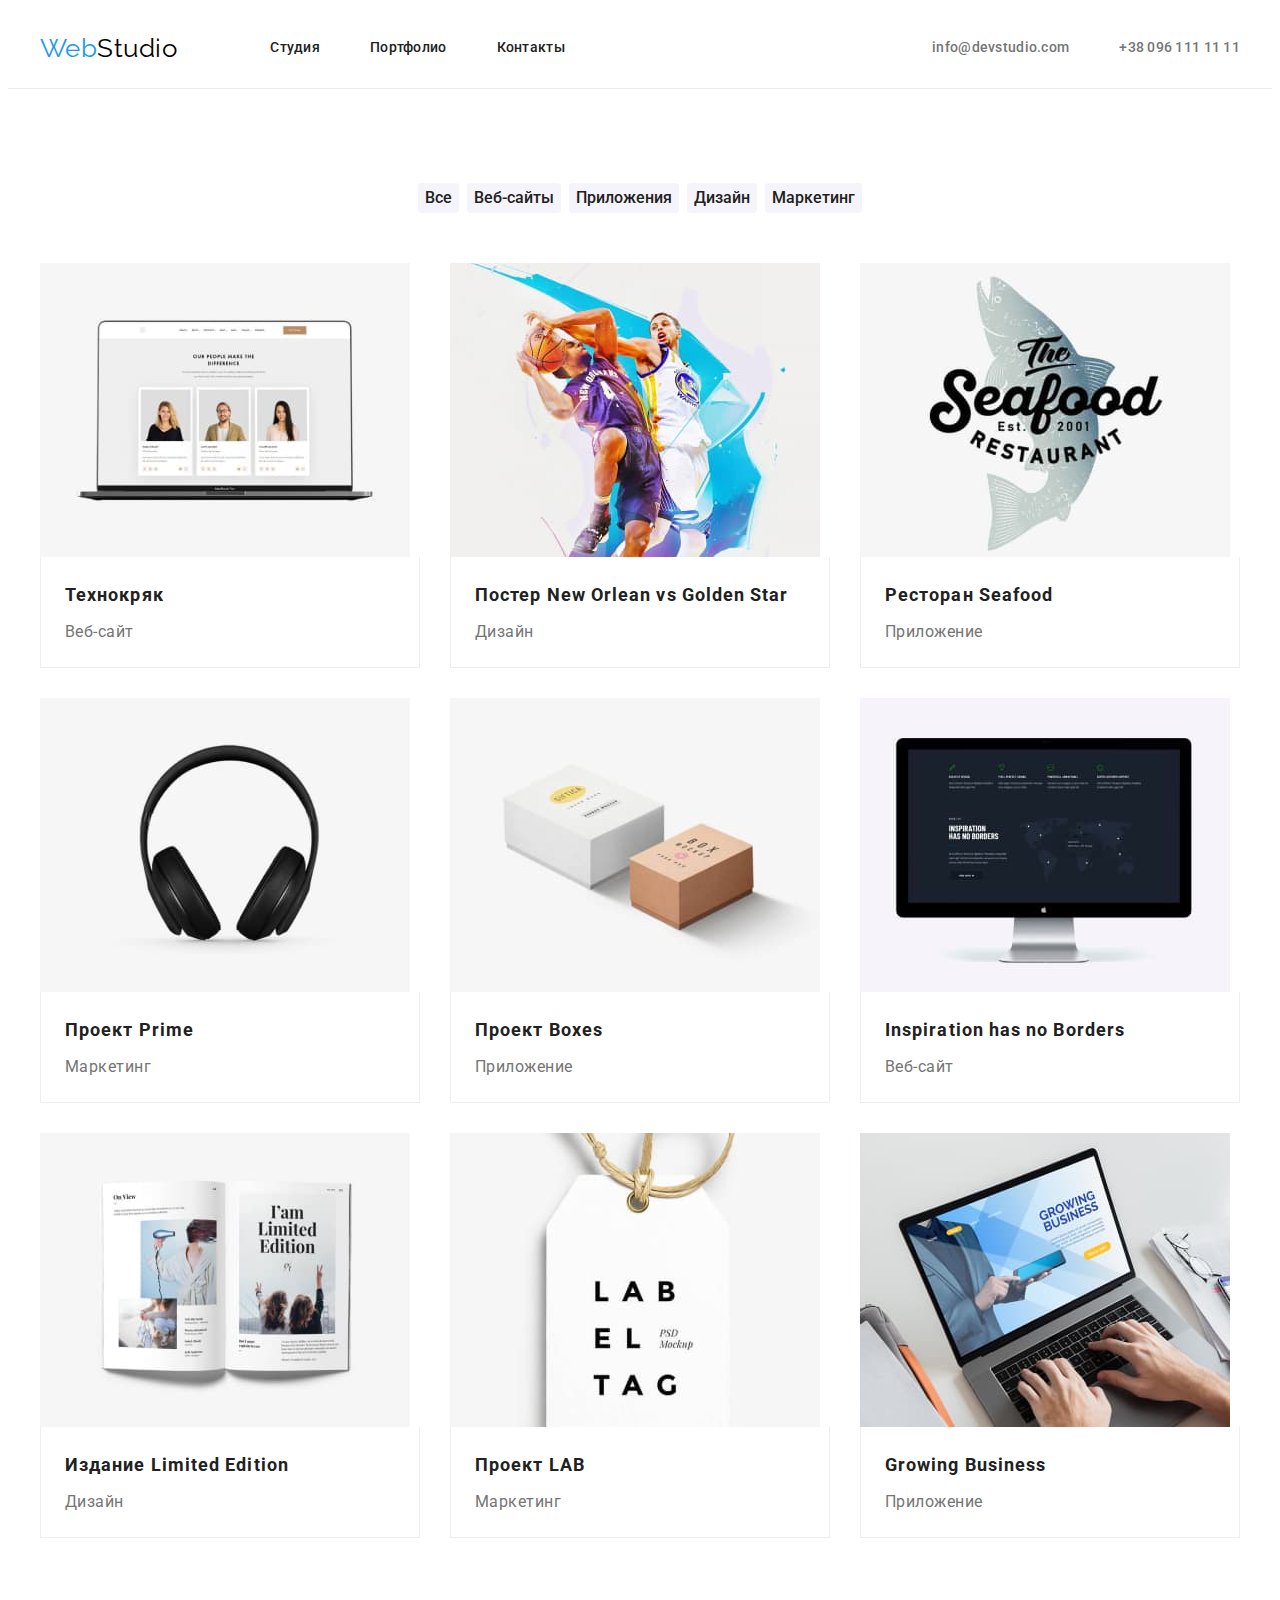
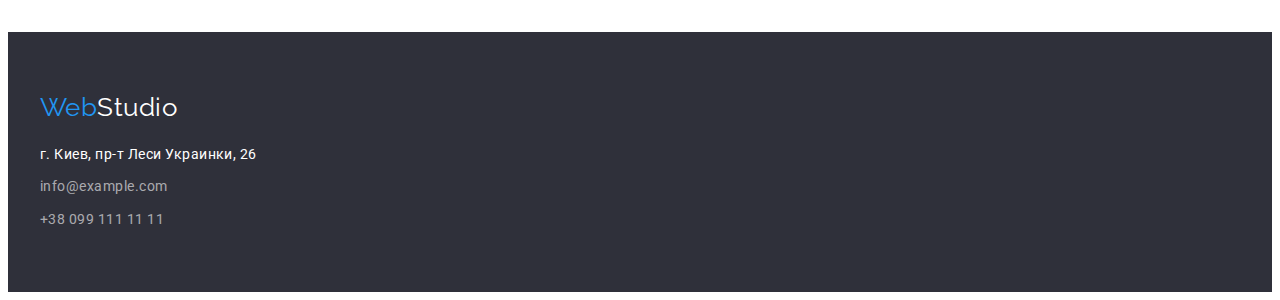
==== portfolio.html @ faccb330 "clone" ====
<!DOCTYPE html>
<html lang="ru">
  <head>
    <meta charset="UTF-8" />
    <meta http-equiv="X-UA-Compatible" content="IE=edge" />
    <meta name="viewport" content="width=device-width, initial-scale=1.0" />
    <title>Портфолио</title>

    <link rel="stylesheet" href="./CSS/styles.css" />
    <link rel="preconnect" href="https://fonts.googleapis.com" />
    <link rel="preconnect" href="https://fonts.gstatic.com" crossorigin />
    <link
      href="https://fonts.googleapis.com/css2?family=Raleway:wght@700&family=Roboto:wght@400;500;700;900&display=swap"
      rel="stylesheet"
    />
    <link
      rel="stylesheet"
      href="https://cdnjs.cloudflare.com/ajax/libs/modern-normalize/1.1.0/modern-normalize.min.css"
      integrity="sha512-wpPYUAdjBVSE4KJnH1VR1HeZfpl1ub8YT/NKx4PuQ5NmX2tKuGu6U/JRp5y+Y8XG2tV+wKQpNHVUX03MfMFn9Q=="
      crossorigin="anonymous"
      referrerpolicy="no-referrer"
    />
    <link rel="stylesheet" href="CSS/styles.css" />
  </head>

  <body class="page">
    <!-- Шапка -->
    <header class="page-header">
      <div class="container">
        <nav class="nav-flex">
          <a href="" class="logo"><span class="span-logo">Web</span>Studio</a>
          <ul class="site-nav list">
            <li class="item"><a href="./index.html" class="link">Студия</a></li>
            <li class="item"><a href="" class="link">Портфолио</a></li>
            <li class="item"><a href="" class="link">Контакты</a></li>
          </ul>
        </nav>
        <ul class="contacts list">
          <li class="item-nav">
            <a href="mailto:info@devstudio.com" class="link"
              >info@devstudio.com</a
            >
          </li>
          <li class="item-nav">
            <a href="tel:+380961111111" class="link">+38 096 111 11 11</a>
          </li>
        </ul>
      </div>
    </header>
    <main>
      <!-- Герой -->
      <section class="section filters">
        <div class="container">
          <h1 class="visually-hidden">Скрытый заголовок</h1>
          <ul class="filters-list list">
            <li class="filters-list-item">
              <button type="button" class="filters-btn">Все</button>
            </li>
            <li class="filters-list-item">
              <button type="button" class="filters-btn">Веб-сайты</button>
            </li>
            <li class="filters-list-item">
              <button type="button" class="filters-btn">Приложения</button>
            </li>
            <li class="filters-list-item">
              <button type="button" class="filters-btn">Дизайн</button>
            </li>
            <li class="filters-list-item">
              <button type="button" class="filters-btn">Маркетинг</button>
            </li>
          </ul>

          <ul class="pictures-list list">
            <li class="pictures-list-item">
              <a href="" class="pictures-link">
                <img src="./ImageHW2/1.jpg" alt="Веб-сайт" width="370" />
                <div class="pictures-list-name">
                <h2 class="pictures-list-title">Технокряк</h2>
                <p class="pictures-list-text">Веб-сайт</p></a
              >
              </div>
            </li>
            <li class="pictures-list-item">
              <a href="" class="pictures-link">
                <img src="./ImageHW2/2.jpg" alt="Постер" width="370" />
                <div class="pictures-list-name">
                <h2 class="pictures-list-title">
                  Постер New Orlean vs Golden Star
                </h2>
                <p class="pictures-list-text">Дизайн</p></a
              >
              </div>
            </li>
            <li class="pictures-list-item">
              <a href="" class="pictures-link">
                <img src="./ImageHW2/3.jpg" alt="Ресторан" width="370" />
                <div class="pictures-list-name">
                <h2 class="pictures-list-title">Ресторан Seafood</h2>
                <p class="pictures-list-text">Приложение</p></a
              >
              </div>
            </li>
            <li class="pictures-list-item">
              <a href="" class="pictures-link">
                <img src="./ImageHW2/4.jpg" alt="Наушники" width="370" />
                <div class="pictures-list-name">
                <h2 class="pictures-list-title">Проект Prime</h2>
                <p class="pictures-list-text">Маркетинг</p></a
              >
              </div>
            </li>
            <li class="pictures-list-item">
              <a href="" class="pictures-link">
                <img src="./ImageHW2/5.jpg" alt="Коробки" width="370" />
                <div class="pictures-list-name">
                <h2 class="pictures-list-title">Проект Boxes</h2>
                <p class="pictures-list-text">Приложение</p></a
              >
              </div>
            </li>
            <li class="pictures-list-item">
              <a href="" class="pictures-link">
                <img src="./ImageHW2/6.jpg" alt="Веб-сайт" width="370" />
                <div class="pictures-list-name">
                <h2 class="pictures-list-title">Inspiration has no Borders</h2>
                <p class="pictures-list-text">Веб-сайт</p></a
              >
              </div>
            </li>
            <li class="pictures-list-item">
              <a href="" class="pictures-link">
                <img src="./ImageHW2/7.jpg" alt="Книга" width="370" />
                <div class="pictures-list-name">
                <h3 class="pictures-list-title">Издание Limited Edition</h3>
                <p class="pictures-list-text">Дизайн</p></a
              >
              </div>
            </li>
            <li class="pictures-list-item">
              <a href="" class="pictures-link">
                <img src="./ImageHW2/8.jpg" alt="Этикетка" width="370" />
                <div class="pictures-list-name">
                <h2 class="pictures-list-title">Проект LAB</h2>
                <p class="pictures-list-text">Маркетинг</p></a
              >
              </div>
            </li>
            <li class="pictures-list-item">
              <a href="" class="pictures-link">
                <img src="./ImageHW2/9.jpg" alt="Продукт" width="370" />
                <div class="pictures-list-name">
                <h2 class="pictures-list-title">Growing Business</h2>
                <p class="pictures-list-text">Приложение</p></a
              >
              </div>
            </li>
          </ul>
        </div>
      </section>
    </main>
    <!-- Футер -->
    <footer class="section footer">
      <div class="container">
        <a href="" class="logo"
          >Web<span class="span-logo-footer">Studio</span></a
        >
        <address class="footer-adr">
          <ul class="footer-list list">
            <li class="footer-list-item">
              <a href="https://goo.gl/maps/ig4sHkHrLvTvoZ76A" class="address"
                >г. Киев, пр-т Леси Украинки, 26</a
              >
            </li>
            <li class="footer-list-item">
              <a href="mailto:info@example.com" class="link"
                >info@example.com</a
              >
            </li>
            <li class="footer-list-item">
              <a href="tel:+380991111111" class="link">+38 099 111 11 11</a>
            </li>
          </ul>
        </address>
      </div>
    </footer>
  </body>
</html>
---- CSS/styles.css ----
/* цвет основного текста #212121 */
/* вторичный цвет текста #757575 */
/* цвет акцента #2196F3 */
/* бэкграуд хэдер #ECECEC */
/* бэкграунд герой и футер #2F303A */
/* бэкграунд Наша команда #F5F4FA */
/* логотип #000000 */

:root {
  --primary-text-color: #212121;
  --secondary-text-color: #757575;
  --accent-color: #2196f3;
  --bcg-team-color: #f5f4fa;
  --bgc-header: #ececec;
  --bgc-hero-footer: #2f303a;
  --logo: #000000;
}

html {
  box-sizing: border-box;
}

.page {
  font-family: 'Roboto', 'sans-serif';
  background-color: #ffffff;
  letter-spacing: 0.03em;
}
.visually-hidden {
  position: absolute;
  width: 1px;
  height: 1px;
  margin: -1px;
  border: 0;
  padding: 0;
  white-space: nowrap;
  clip-path: inset(100%);
  clip: rect(0 0 0 0);
  overflow: hidden;
}

p,
h1,
h2,
h3 {
  margin: 0;
}

ul,
ol {
  padding-left: 0;
  margin: 0;
}

img {
  max-width: 100%;
  display: block;
  height: auto;
}

button {
  cursor: pointer;
}

.list {
  list-style: none;
}

.container {
  width: 1200px;
  padding-left: 15px;
  padding-right: 15px;
  margin: 0 auto;
}
/* Лого */
.page-header {
  border-bottom: 1px solid #ececec;
}
.page-header .container {
  display: flex;
  align-items: center;
}
.logo {
  color: var(--logo);
  text-decoration: none;
  font-family: 'Raleway';
  font-size: 26px;
  line-height: 1.19;
  /* outline: 2px solid black; */
}

.span-logo {
  color: var(--accent-color);
}

/* Шапка сайта */
.nav-flex {
  display: flex;
  align-items: center;
}

.site-nav {
  display: flex;
  margin-left: 93px;
  font-weight: 500;
  font-size: 14px;
  line-height: 1.14;
  letter-spacing: 0.02em;
}
.site-nav .item:not(:last-child) {
  margin-right: 50px;
}

.site-nav .link {
  color: var(--primary-text-color);
  text-decoration: none;
  font-weight: 500;
  font-size: 14px;
  line-height: 1.14;
  letter-spacing: 0.02em;
  display: block;
  padding-top: 32px;
  padding-bottom: 32px;
  /* outline: 2px solid black; */
}

.site-nav .link:hover,
.site-nav .link:focus {
  color: var(--accent-color);
}

.contacts {
  color: var(--secondary-text-color);
  text-decoration: none;
  font-weight: 500;
  font-size: 14px;
  line-height: 1.14;
  letter-spacing: 0.02em;
  display: flex;
  margin-left: auto;
  /* outline: 2px solid black; */
}
.contacts .link {
  color: var(--secondary-text-color);
  text-decoration: none;
}
.contacts > .item-nav:first-child {
  margin-right: 50px;
}
.contacts .link:hover,
.contacts .link:focus {
  color: var(--accent-color);
}

/* Герой */
.hero {
  background-color: var(--bgc-hero-footer);
  padding: 200px 0;
  text-align: center;
  /* outline: 2px solid tomato; */
}
.hero-title {
  background-color: ;
  color: #ffffff;
  font-weight: 900;
  font-size: 44px;
  line-height: 1.36;
  text-align: center;
  letter-spacing: 0.06em;
  text-transform: uppercase;
  min-width: 696px;
  margin-top: 0;
  margin-bottom: 30px;
  margin-left: auto;
  margin-right: auto;
  /* outline: 2px solid tomato; */
}

.btn-hero {
  font-family: inherit;
  background-color: var(--accent-color);
  color: #ffffff;
  font-weight: 700;
  font-size: 16px;
  line-height: 1.88;
  letter-spacing: 0.06em;
  border-radius: 4px;
  padding: 10px 32px;
  min-width: 200px;
  align-items: center;
  text-align: center;
  border: 1px solid transparent;
  /* outline: 2px solid tomato; */
}

.btn-hero:hover,
.btn-hero:focus,
.btn-hero:active {
  background-color: var(--accent-color);
  color: #ffffff;
  cursor: pointer;
  padding: 10px 32px;
}
/* Преимущества */
.section {
  padding: 94px 0;
  /* outline: 2px solid tomato; */
}
.features-list-title {
  color: var(--primary-text-color);
  font-size: 14px;
  font-weight: 700;
  line-height: 1.14;
  text-transform: uppercase;
  text-align: left;
  margin-top: 0;
  margin-bottom: 10px;
  /* outline: 2px solid tomato; */
}

.features-list {
  display: flex;
  justify-content: space-between;
}
.features-list-item {
  width: 270px;
}
.features-list-text {
  color: var(--secondary-text-color);
  font-size: 14px;
  font-weight: 400;
  line-height: 1.71;
  text-align: left;
  margin-top: 0;
  margin-bottom: 0;

  /* outline: 2px solid tomato; */
}

/* Чем мы занимаемся */
.work {
  padding-top: 0;
  /* outline: 2px solid tomato; */
}
.work-title {
  color: var(--primary-text-color);
  font-size: 36px;
  line-height: 1.16;
  text-align: center;
  margin-bottom: 50px;
  /* outline: 2px solid tomato; */
}
.work-list {
  display: flex;
  margin-left: -30px;
  /* outline: 2px solid tomato; */
}
.work-list-item {
  flex-basis: calc((100% - 90px) / 3);
  margin-left: 30px;
}

/* Наша команда */
.team {
  background-color: var(--bcg-team-color);
  /* outline: 2px solid tomato; */
}

.team-list {
  display: flex;
  margin-left: -30px;
}
.team-list-item {
  flex-basis: calc(100% / 4 - 30px);
  margin-left: 30px;
  background: #ffffff;
  box-shadow: 0px 1px 3px rgba(0, 0, 0, 0.12), 0px 1px 1px rgba(0, 0, 0, 0.14),
    0px 2px 1px rgba(0, 0, 0, 0.2);
  border-radius: 0px 0px 4px 4px;
}

.team-title {
  color: var(--primary-text-color);
  font-size: 36px;
  line-height: 1.16;
  text-align: center;
  margin-bottom: 50px;
  /* outline: 2px solid tomato; */
}

.team-list-title {
  color: var(--primary-text-color);
  font-size: 16px;
  line-height: 1.18;
  text-align: center;
  margin-bottom: 10px;
  /* outline: 2px solid tomato; */
}

.team-list-text {
  color: var(--secondary-text-color);
  font-size: 16px;
  line-height: 1.18;
  text-align: center;
  margin-top: 0;
  margin-bottom: 0;
  /* outline: 2px solid tomato; */
}
.team-list-name {
  background-color: #ffffff;
  text-align: center;
  padding: 30px 0;
}

/* Футер */
.footer {
  background-color: var(--bgc-hero-footer);
  padding-top: 60px;
  padding-bottom: 60px;
}

.span-logo-footer {
  font-family: 'Raleway';
  color: #ffffff;
}
.footer-adr {
  margin-top: 20px;
}

.footer-list-item:not(:last-child) {
  margin-bottom: 9px;
}

.footer-list .address {
  color: #ffffff;
  font-style: normal;
  text-decoration: none;
  font-size: 14px;
  line-height: 1.71;
  margin-bottom: 10px;
  /* outline: 2px solid tomato; */
}

.footer .logo {
  color: var(--accent-color);
}

.footer-list .link {
  text-decoration: none;
  font-style: normal;
  font-size: 14px;
  line-height: 1.71;
  color: rgba(255, 255, 255, 0.6);
  margin-bottom: 10px;
  /* outline: 2px solid tomato; */
}

.footer-list .link:hover,
.footer-list .link:focus,
.footer-list .address:hover,
.footer-list .address:focus {
  color: var(--accent-color);
}

/* Портфолио Фильтр*/
.filters-list {
  display: flex;
  justify-content: center;
  margin-bottom: 50px;
}
.filters-list-item:not(:last-child) {
  margin-right: 8px;
}

.filters-btn {
  font-family: inherit;
  background-color: var(--bcg-team-color);
  color: var(--primary-text-color);
  cursor: pointer;
  font-weight: 500;
  font-size: 16px;
  line-height: 1.62;
  text-align: center;
  border-radius: 4px;
  border: 1px solid transparent;
  /* outline: 2px solid tomato; */
}

.filters-btn:hover,
.filters-btn:focus {
  background-color: var(--accent-color);
  color: var(--bcg-team-color);
}

/* Портфолио Картинки */
.pictures-list {
  display: flex;
  flex-wrap: wrap;
  /* outline: 2px solid tomato; */
}
.pictures-list-item {
  width: calc((100% - 60px) / 3);
}

.pictures-list-item:not(:nth-child(3n)) {
  margin-right: 30px;
}
.pictures-list-item:not(:nth-last-child(-n + 3)) {
  margin-bottom: 30px;
}

.pictures-list-name {
  border: 1px solid #eeeeee;
  box-sizing: border-box;
  border-top: none;
  padding: 20px 24px;
}
.pictures-list-title {
  color: var(--primary-text-color);
  font-weight: 700;
  font-size: 18px;
  line-height: 2;
  letter-spacing: 0.06em;
  margin-bottom: 4px;
  /* outline: 2px solid tomato; */
}

.pictures-list-text {
  color: var(--secondary-text-color);
  font-size: 16px;
  line-height: 1.87;
  letter-spacing: 0.03em;
  /* outline: 2px solid tomato; */
}

.pictures-link {
  text-decoration: none;
}
---- CSS/styles.css ----
/* цвет основного текста #212121 */
/* вторичный цвет текста #757575 */
/* цвет акцента #2196F3 */
/* бэкграуд хэдер #ECECEC */
/* бэкграунд герой и футер #2F303A */
/* бэкграунд Наша команда #F5F4FA */
/* логотип #000000 */

:root {
  --primary-text-color: #212121;
  --secondary-text-color: #757575;
  --accent-color: #2196f3;
  --bcg-team-color: #f5f4fa;
  --bgc-header: #ececec;
  --bgc-hero-footer: #2f303a;
  --logo: #000000;
}

html {
  box-sizing: border-box;
}

.page {
  font-family: 'Roboto', 'sans-serif';
  background-color: #ffffff;
  letter-spacing: 0.03em;
}
.visually-hidden {
  position: absolute;
  width: 1px;
  height: 1px;
  margin: -1px;
  border: 0;
  padding: 0;
  white-space: nowrap;
  clip-path: inset(100%);
  clip: rect(0 0 0 0);
  overflow: hidden;
}

p,
h1,
h2,
h3 {
  margin: 0;
}

ul,
ol {
  padding-left: 0;
  margin: 0;
}

img {
  max-width: 100%;
  display: block;
  height: auto;
}

button {
  cursor: pointer;
}

.list {
  list-style: none;
}

.container {
  width: 1200px;
  padding-left: 15px;
  padding-right: 15px;
  margin: 0 auto;
}
/* Лого */
.page-header {
  border-bottom: 1px solid #ececec;
}
.page-header .container {
  display: flex;
  align-items: center;
}
.logo {
  color: var(--logo);
  text-decoration: none;
  font-family: 'Raleway';
  font-size: 26px;
  line-height: 1.19;
  /* outline: 2px solid black; */
}

.span-logo {
  color: var(--accent-color);
}

/* Шапка сайта */
.nav-flex {
  display: flex;
  align-items: center;
}

.site-nav {
  display: flex;
  margin-left: 93px;
  font-weight: 500;
  font-size: 14px;
  line-height: 1.14;
  letter-spacing: 0.02em;
}
.site-nav .item:not(:last-child) {
  margin-right: 50px;
}

.site-nav .link {
  color: var(--primary-text-color);
  text-decoration: none;
  font-weight: 500;
  font-size: 14px;
  line-height: 1.14;
  letter-spacing: 0.02em;
  display: block;
  padding-top: 32px;
  padding-bottom: 32px;
  /* outline: 2px solid black; */
}

.site-nav .link:hover,
.site-nav .link:focus {
  color: var(--accent-color);
}

.contacts {
  color: var(--secondary-text-color);
  text-decoration: none;
  font-weight: 500;
  font-size: 14px;
  line-height: 1.14;
  letter-spacing: 0.02em;
  display: flex;
  margin-left: auto;
  /* outline: 2px solid black; */
}
.contacts .link {
  color: var(--secondary-text-color);
  text-decoration: none;
}
.contacts > .item-nav:first-child {
  margin-right: 50px;
}
.contacts .link:hover,
.contacts .link:focus {
  color: var(--accent-color);
}

/* Герой */
.hero {
  background-color: var(--bgc-hero-footer);
  padding: 200px 0;
  text-align: center;
  /* outline: 2px solid tomato; */
}
.hero-title {
  background-color: ;
  color: #ffffff;
  font-weight: 900;
  font-size: 44px;
  line-height: 1.36;
  text-align: center;
  letter-spacing: 0.06em;
  text-transform: uppercase;
  min-width: 696px;
  margin-top: 0;
  margin-bottom: 30px;
  margin-left: auto;
  margin-right: auto;
  /* outline: 2px solid tomato; */
}

.btn-hero {
  font-family: inherit;
  background-color: var(--accent-color);
  color: #ffffff;
  font-weight: 700;
  font-size: 16px;
  line-height: 1.88;
  letter-spacing: 0.06em;
  border-radius: 4px;
  padding: 10px 32px;
  min-width: 200px;
  align-items: center;
  text-align: center;
  border: 1px solid transparent;
  /* outline: 2px solid tomato; */
}

.btn-hero:hover,
.btn-hero:focus,
.btn-hero:active {
  background-color: var(--accent-color);
  color: #ffffff;
  cursor: pointer;
  padding: 10px 32px;
}
/* Преимущества */
.section {
  padding: 94px 0;
  /* outline: 2px solid tomato; */
}
.features-list-title {
  color: var(--primary-text-color);
  font-size: 14px;
  font-weight: 700;
  line-height: 1.14;
  text-transform: uppercase;
  text-align: left;
  margin-top: 0;
  margin-bottom: 10px;
  /* outline: 2px solid tomato; */
}

.features-list {
  display: flex;
  justify-content: space-between;
}
.features-list-item {
  width: 270px;
}
.features-list-text {
  color: var(--secondary-text-color);
  font-size: 14px;
  font-weight: 400;
  line-height: 1.71;
  text-align: left;
  margin-top: 0;
  margin-bottom: 0;

  /* outline: 2px solid tomato; */
}

/* Чем мы занимаемся */
.work {
  padding-top: 0;
  /* outline: 2px solid tomato; */
}
.work-title {
  color: var(--primary-text-color);
  font-size: 36px;
  line-height: 1.16;
  text-align: center;
  margin-bottom: 50px;
  /* outline: 2px solid tomato; */
}
.work-list {
  display: flex;
  margin-left: -30px;
  /* outline: 2px solid tomato; */
}
.work-list-item {
  flex-basis: calc((100% - 90px) / 3);
  margin-left: 30px;
}

/* Наша команда */
.team {
  background-color: var(--bcg-team-color);
  /* outline: 2px solid tomato; */
}

.team-list {
  display: flex;
  margin-left: -30px;
}
.team-list-item {
  flex-basis: calc(100% / 4 - 30px);
  margin-left: 30px;
  background: #ffffff;
  box-shadow: 0px 1px 3px rgba(0, 0, 0, 0.12), 0px 1px 1px rgba(0, 0, 0, 0.14),
    0px 2px 1px rgba(0, 0, 0, 0.2);
  border-radius: 0px 0px 4px 4px;
}

.team-title {
  color: var(--primary-text-color);
  font-size: 36px;
  line-height: 1.16;
  text-align: center;
  margin-bottom: 50px;
  /* outline: 2px solid tomato; */
}

.team-list-title {
  color: var(--primary-text-color);
  font-size: 16px;
  line-height: 1.18;
  text-align: center;
  margin-bottom: 10px;
  /* outline: 2px solid tomato; */
}

.team-list-text {
  color: var(--secondary-text-color);
  font-size: 16px;
  line-height: 1.18;
  text-align: center;
  margin-top: 0;
  margin-bottom: 0;
  /* outline: 2px solid tomato; */
}
.team-list-name {
  background-color: #ffffff;
  text-align: center;
  padding: 30px 0;
}

/* Футер */
.footer {
  background-color: var(--bgc-hero-footer);
  padding-top: 60px;
  padding-bottom: 60px;
}

.span-logo-footer {
  font-family: 'Raleway';
  color: #ffffff;
}
.footer-adr {
  margin-top: 20px;
}

.footer-list-item:not(:last-child) {
  margin-bottom: 9px;
}

.footer-list .address {
  color: #ffffff;
  font-style: normal;
  text-decoration: none;
  font-size: 14px;
  line-height: 1.71;
  margin-bottom: 10px;
  /* outline: 2px solid tomato; */
}

.footer .logo {
  color: var(--accent-color);
}

.footer-list .link {
  text-decoration: none;
  font-style: normal;
  font-size: 14px;
  line-height: 1.71;
  color: rgba(255, 255, 255, 0.6);
  margin-bottom: 10px;
  /* outline: 2px solid tomato; */
}

.footer-list .link:hover,
.footer-list .link:focus,
.footer-list .address:hover,
.footer-list .address:focus {
  color: var(--accent-color);
}

/* Портфолио Фильтр*/
.filters-list {
  display: flex;
  justify-content: center;
  margin-bottom: 50px;
}
.filters-list-item:not(:last-child) {
  margin-right: 8px;
}

.filters-btn {
  font-family: inherit;
  background-color: var(--bcg-team-color);
  color: var(--primary-text-color);
  cursor: pointer;
  font-weight: 500;
  font-size: 16px;
  line-height: 1.62;
  text-align: center;
  border-radius: 4px;
  border: 1px solid transparent;
  /* outline: 2px solid tomato; */
}

.filters-btn:hover,
.filters-btn:focus {
  background-color: var(--accent-color);
  color: var(--bcg-team-color);
}

/* Портфолио Картинки */
.pictures-list {
  display: flex;
  flex-wrap: wrap;
  /* outline: 2px solid tomato; */
}
.pictures-list-item {
  width: calc((100% - 60px) / 3);
}

.pictures-list-item:not(:nth-child(3n)) {
  margin-right: 30px;
}
.pictures-list-item:not(:nth-last-child(-n + 3)) {
  margin-bottom: 30px;
}

.pictures-list-name {
  border: 1px solid #eeeeee;
  box-sizing: border-box;
  border-top: none;
  padding: 20px 24px;
}
.pictures-list-title {
  color: var(--primary-text-color);
  font-weight: 700;
  font-size: 18px;
  line-height: 2;
  letter-spacing: 0.06em;
  margin-bottom: 4px;
  /* outline: 2px solid tomato; */
}

.pictures-list-text {
  color: var(--secondary-text-color);
  font-size: 16px;
  line-height: 1.87;
  letter-spacing: 0.03em;
  /* outline: 2px solid tomato; */
}

.pictures-link {
  text-decoration: none;
}
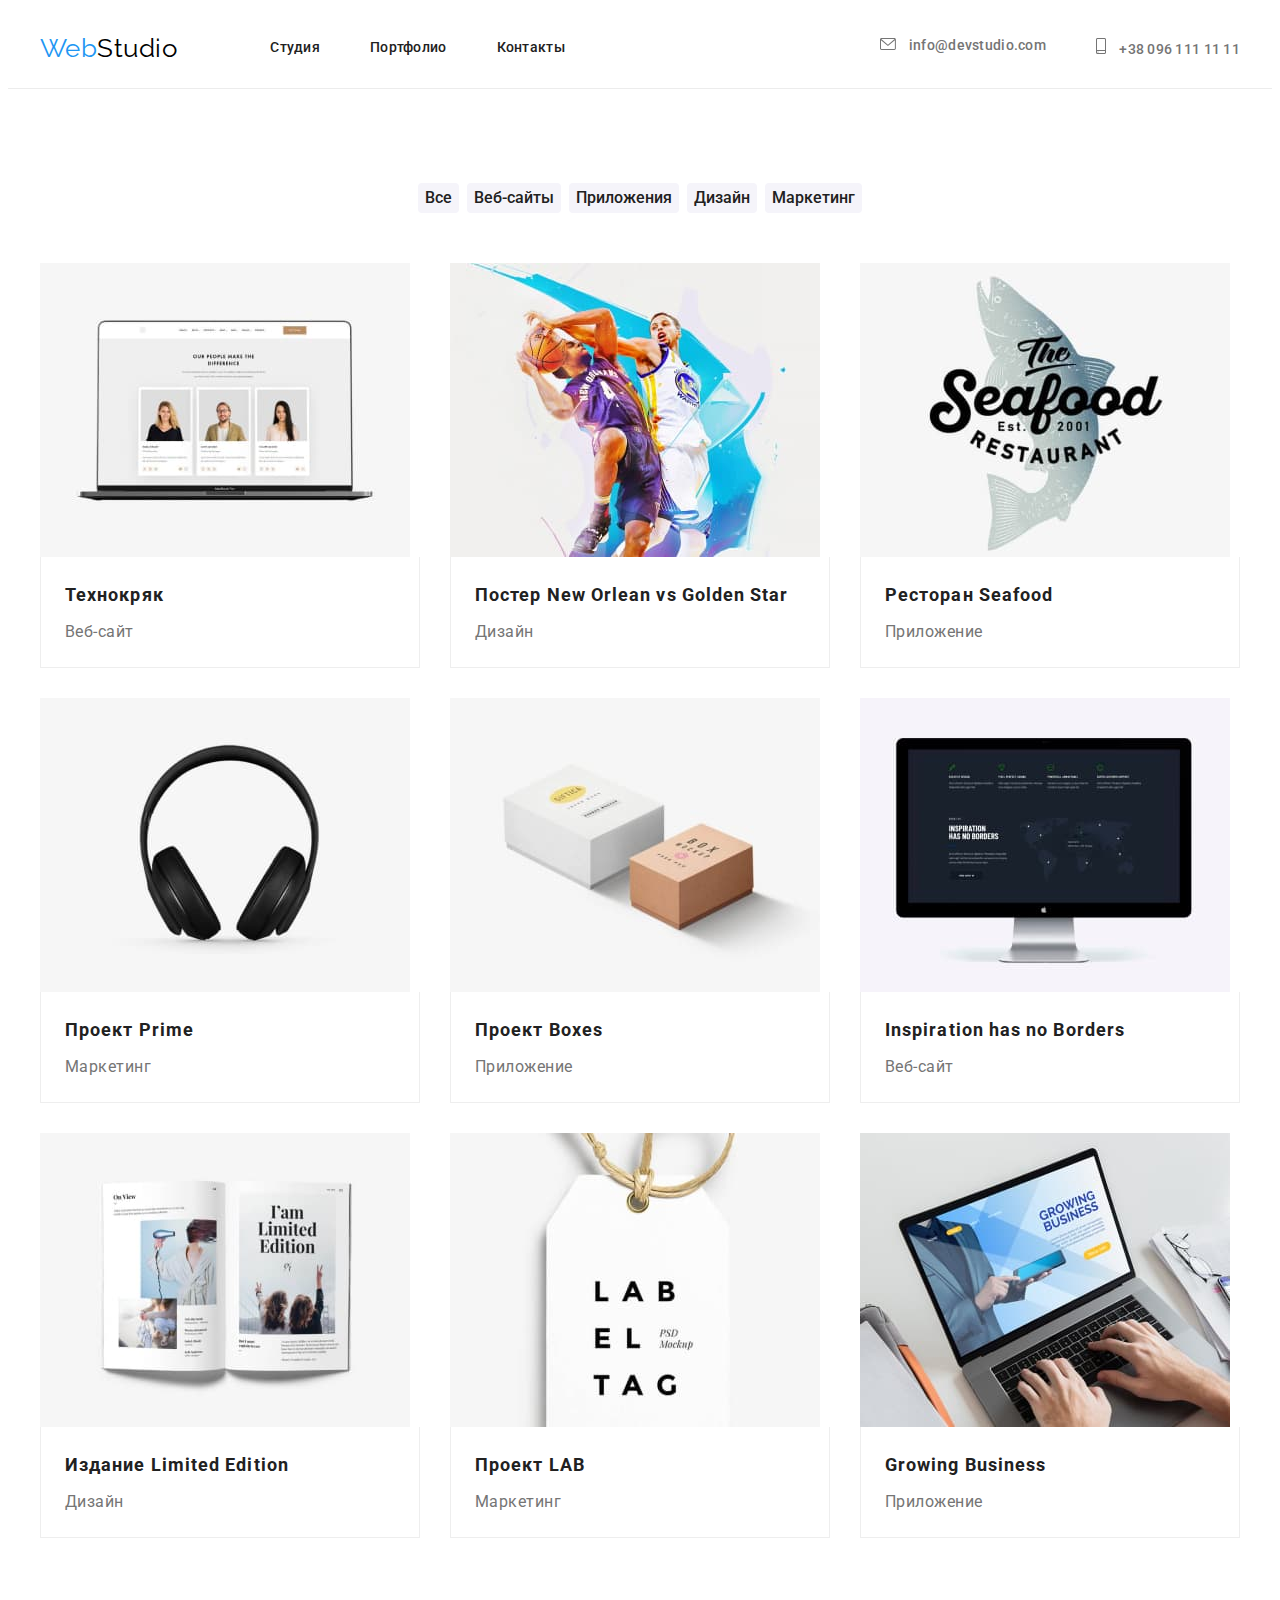
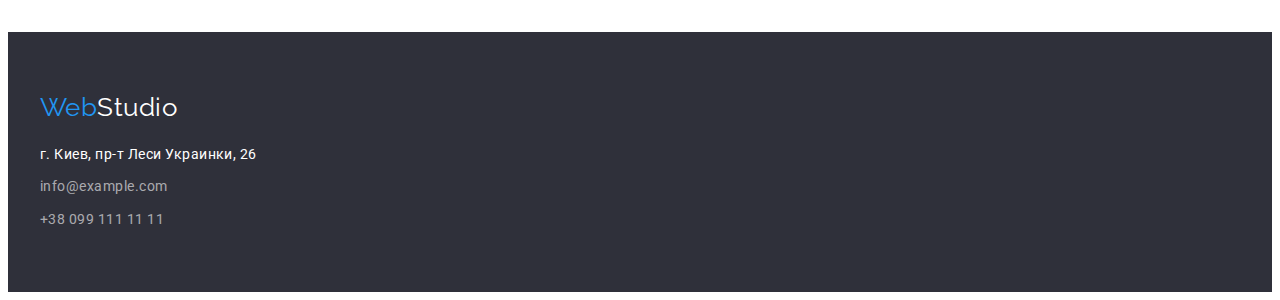
==== commit 27752404: "SVG" ====
--- a/portfolio.html
+++ b/portfolio.html
@@ -38,11 +38,19 @@
         <ul class="contacts list">
           <li class="item-nav">
             <a href="mailto:info@devstudio.com" class="link"
-              >info@devstudio.com</a
+              ><svg class="link-nav" width="16" height="12">
+                <use href="./Image/symbol-defs.svg#icon-letter"></use>
+              </svg>
+              info@devstudio.com</a
             >
           </li>
           <li class="item-nav">
-            <a href="tel:+380961111111" class="link">+38 096 111 11 11</a>
+            <a href="tel:+380961111111" class="link"
+              ><svg class="link-nav" width="10" height="16">
+                <use href="./Image/symbol-defs.svg#icon-phone"></use>
+              </svg>
+              +38 096 111 11 11</a
+            >
           </li>
         </ul>
       </div>
--- a/CSS/styles.css
+++ b/CSS/styles.css
@@ -14,6 +14,8 @@
   --bgc-header: #ececec;
   --bgc-hero-footer: #2f303a;
   --logo: #000000;
+  --icon-text: #afb1b8;
+  --icon-bgc: #ffffff;
 }
 
 html {
@@ -71,6 +73,10 @@
   padding-right: 15px;
   margin: 0 auto;
 }
+.section {
+  padding: 94px 0;
+  /* outline: 2px solid tomato; */
+}
 /* Лого */
 .page-header {
   border-bottom: 1px solid #ececec;
@@ -128,6 +134,15 @@
   color: var(--accent-color);
 }
 
+.link-nav {
+  margin-right: 10px;
+  fill: var(--secondary-text-color);
+}
+
+.link-nav:hover {
+  fill: var(--accent-color);
+}
+
 .contacts {
   color: var(--secondary-text-color);
   text-decoration: none;
@@ -156,6 +171,19 @@
   background-color: var(--bgc-hero-footer);
   padding: 200px 0;
   text-align: center;
+  max-width: 1600px;
+  height: 600px;
+  margin-left: auto;
+  margin-right: auto;
+  background-image: linear-gradient(
+      to right,
+      rgba(47, 48, 58, 0.4),
+      rgba(47, 48, 58, 0.4)
+    ),
+    url(../Image/hero.jpg);
+  background-repeat: no-repeat;
+  background-size: cover;
+  background-position: center;
   /* outline: 2px solid tomato; */
 }
 .hero-title {
@@ -201,10 +229,7 @@
   padding: 10px 32px;
 }
 /* Преимущества */
-.section {
-  padding: 94px 0;
-  /* outline: 2px solid tomato; */
-}
+
 .features-list-title {
   color: var(--primary-text-color);
   font-size: 14px;
@@ -224,6 +249,31 @@
 .features-list-item {
   width: 270px;
 }
+
+.features-list-item::before {
+  background-color: var(--bcg-team-color);
+  display: inline-block;
+  content: '';
+  width: 270px;
+  height: 120px;
+  margin-bottom: 30px;
+  background-size: 70px 70px;
+  background-repeat: no-repeat;
+  background-position: center;
+  /* outline: 2px solid tomato; */
+}
+.icon-antenna::before {
+  background-image: url(../Image/antenna.png);
+}
+.icon-vector::before {
+  background-image: url(../Image/clock\ 1.png);
+}
+.icon-diagram::before {
+  background-image: url(../Image/diagram\ 1.png);
+}
+.icon-astronaut::before {
+  background-image: url(../Image/astronaut\ 1.png);
+}
 .features-list-text {
   color: var(--secondary-text-color);
   font-size: 14px;
@@ -262,6 +312,9 @@
 /* Наша команда */
 .team {
   background-color: var(--bcg-team-color);
+  max-width: 1600px;
+  margin-left: auto;
+  margin-right: auto;
   /* outline: 2px solid tomato; */
 }
 
@@ -302,7 +355,7 @@
   line-height: 1.18;
   text-align: center;
   margin-top: 0;
-  margin-bottom: 0;
+  margin-bottom: 16px;
   /* outline: 2px solid tomato; */
 }
 .team-list-name {
@@ -310,14 +363,83 @@
   text-align: center;
   padding: 30px 0;
 }
-
+.team-list-soc {
+  display: flex;
+  justify-content: center;
+}
+
+.team-list-item {
+  margin-left: 10px;
+  box-shadow: none;
+  border-radius: 0px 0px 4px 4px;
+  background: #ffffff;
+}
+.team-list-link {
+  width: 44px;
+  height: 44px;
+  background-color: var(--icon-bgc);
+  border-radius: 50%;
+  display: flex;
+  justify-content: center;
+  align-items: center;
+  fill: var(--icon-text);
+}
+
+.team-list-link:hover,
+.team-list-link:focus {
+  background-color: var(--accent-color);
+  fill: var(--icon-bgc);
+}
+/* Клиенты */
+.clients-title {
+  font-weight: 700;
+  font-size: 36px;
+  line-height: 1.16;
+  text-align: center;
+  letter-spacing: 0.03em;
+  margin-bottom: 50px;
+}
+.clients-list {
+  display: flex;
+  justify-content: center;
+}
+
+.clients-link {
+  margin: 0;
+  padding: 0;
+  width: 170px;
+  height: 92px;
+  display: flex;
+  justify-content: center;
+  align-items: center;
+  fill: var(--icon-text);
+  border: 1px solid var(--icon-text);
+  box-sizing: border-box;
+  border-radius: 4px;
+  object-fit: contain;
+}
+
+.clients-link:hover,
+.clients-link:focus,
+.clients-link:active {
+  fill: var(--accent-color);
+  border: 1px solid var(--accent-color);
+  box-sizing: border-box;
+  border-radius: 4px;
+}
+.clients-list-item:not(:last-child) {
+  margin-right: 30px;
+}
 /* Футер */
 .footer {
   background-color: var(--bgc-hero-footer);
   padding-top: 60px;
   padding-bottom: 60px;
 }
-
+.container-footer {
+  display: flex;
+  align-items: baseline;
+}
 .span-logo-footer {
   font-family: 'Raleway';
   color: #ffffff;
@@ -359,6 +481,43 @@
 .footer-list .address:hover,
 .footer-list .address:focus {
   color: var(--accent-color);
+}
+
+/* Соц.сети */
+.join {
+  margin-left: 70px;
+}
+.join-soc-title {
+  margin-bottom: 20px;
+  font-weight: 700;
+  font-size: 14px;
+  line-height: 1.14;
+  letter-spacing: 0.03em;
+  text-transform: uppercase;
+  color: #ffffff;
+}
+.join-soc-list {
+  display: flex;
+  justify-content: center;
+}
+.join-soc-link {
+  padding: 0;
+  width: 44px;
+  height: 44px;
+  background-color: rgba(255, 255, 255, 0.1);
+  border-radius: 50%;
+  display: flex;
+  justify-content: center;
+  align-items: center;
+  fill: var(--icon-bgc);
+}
+.join-soc-item:not(:last-child) {
+  margin-right: 10px;
+}
+.join-soc-link:hover,
+.join-soc-link:focus,
+.join-soc-link:active {
+  background-color: var(--accent-color);
 }
 
 /* Портфолио Фильтр*/
@@ -435,3 +594,14 @@
 .pictures-link {
   text-decoration: none;
 }
+.pictures-list .pictures-link {
+  display: block;
+}
+.pictures-list .pictures-link:hover,
+.pictures-list .pictures-link:focus {
+  cursor: pointer;
+  background: #ffffff;
+  border: 1px solid #eeeeee;
+  box-shadow: 0px 1px 1px rgba(0, 0, 0, 0.12), 0px 4px 4px rgba(0, 0, 0, 0.06),
+    1px 4px 6px rgba(0, 0, 0, 0.16);
+}
--- a/CSS/styles.css
+++ b/CSS/styles.css
@@ -14,6 +14,8 @@
   --bgc-header: #ececec;
   --bgc-hero-footer: #2f303a;
   --logo: #000000;
+  --icon-text: #afb1b8;
+  --icon-bgc: #ffffff;
 }
 
 html {
@@ -71,6 +73,10 @@
   padding-right: 15px;
   margin: 0 auto;
 }
+.section {
+  padding: 94px 0;
+  /* outline: 2px solid tomato; */
+}
 /* Лого */
 .page-header {
   border-bottom: 1px solid #ececec;
@@ -128,6 +134,15 @@
   color: var(--accent-color);
 }
 
+.link-nav {
+  margin-right: 10px;
+  fill: var(--secondary-text-color);
+}
+
+.link-nav:hover {
+  fill: var(--accent-color);
+}
+
 .contacts {
   color: var(--secondary-text-color);
   text-decoration: none;
@@ -156,6 +171,19 @@
   background-color: var(--bgc-hero-footer);
   padding: 200px 0;
   text-align: center;
+  max-width: 1600px;
+  height: 600px;
+  margin-left: auto;
+  margin-right: auto;
+  background-image: linear-gradient(
+      to right,
+      rgba(47, 48, 58, 0.4),
+      rgba(47, 48, 58, 0.4)
+    ),
+    url(../Image/hero.jpg);
+  background-repeat: no-repeat;
+  background-size: cover;
+  background-position: center;
   /* outline: 2px solid tomato; */
 }
 .hero-title {
@@ -201,10 +229,7 @@
   padding: 10px 32px;
 }
 /* Преимущества */
-.section {
-  padding: 94px 0;
-  /* outline: 2px solid tomato; */
-}
+
 .features-list-title {
   color: var(--primary-text-color);
   font-size: 14px;
@@ -224,6 +249,31 @@
 .features-list-item {
   width: 270px;
 }
+
+.features-list-item::before {
+  background-color: var(--bcg-team-color);
+  display: inline-block;
+  content: '';
+  width: 270px;
+  height: 120px;
+  margin-bottom: 30px;
+  background-size: 70px 70px;
+  background-repeat: no-repeat;
+  background-position: center;
+  /* outline: 2px solid tomato; */
+}
+.icon-antenna::before {
+  background-image: url(../Image/antenna.png);
+}
+.icon-vector::before {
+  background-image: url(../Image/clock\ 1.png);
+}
+.icon-diagram::before {
+  background-image: url(../Image/diagram\ 1.png);
+}
+.icon-astronaut::before {
+  background-image: url(../Image/astronaut\ 1.png);
+}
 .features-list-text {
   color: var(--secondary-text-color);
   font-size: 14px;
@@ -262,6 +312,9 @@
 /* Наша команда */
 .team {
   background-color: var(--bcg-team-color);
+  max-width: 1600px;
+  margin-left: auto;
+  margin-right: auto;
   /* outline: 2px solid tomato; */
 }
 
@@ -302,7 +355,7 @@
   line-height: 1.18;
   text-align: center;
   margin-top: 0;
-  margin-bottom: 0;
+  margin-bottom: 16px;
   /* outline: 2px solid tomato; */
 }
 .team-list-name {
@@ -310,14 +363,83 @@
   text-align: center;
   padding: 30px 0;
 }
-
+.team-list-soc {
+  display: flex;
+  justify-content: center;
+}
+
+.team-list-item {
+  margin-left: 10px;
+  box-shadow: none;
+  border-radius: 0px 0px 4px 4px;
+  background: #ffffff;
+}
+.team-list-link {
+  width: 44px;
+  height: 44px;
+  background-color: var(--icon-bgc);
+  border-radius: 50%;
+  display: flex;
+  justify-content: center;
+  align-items: center;
+  fill: var(--icon-text);
+}
+
+.team-list-link:hover,
+.team-list-link:focus {
+  background-color: var(--accent-color);
+  fill: var(--icon-bgc);
+}
+/* Клиенты */
+.clients-title {
+  font-weight: 700;
+  font-size: 36px;
+  line-height: 1.16;
+  text-align: center;
+  letter-spacing: 0.03em;
+  margin-bottom: 50px;
+}
+.clients-list {
+  display: flex;
+  justify-content: center;
+}
+
+.clients-link {
+  margin: 0;
+  padding: 0;
+  width: 170px;
+  height: 92px;
+  display: flex;
+  justify-content: center;
+  align-items: center;
+  fill: var(--icon-text);
+  border: 1px solid var(--icon-text);
+  box-sizing: border-box;
+  border-radius: 4px;
+  object-fit: contain;
+}
+
+.clients-link:hover,
+.clients-link:focus,
+.clients-link:active {
+  fill: var(--accent-color);
+  border: 1px solid var(--accent-color);
+  box-sizing: border-box;
+  border-radius: 4px;
+}
+.clients-list-item:not(:last-child) {
+  margin-right: 30px;
+}
 /* Футер */
 .footer {
   background-color: var(--bgc-hero-footer);
   padding-top: 60px;
   padding-bottom: 60px;
 }
-
+.container-footer {
+  display: flex;
+  align-items: baseline;
+}
 .span-logo-footer {
   font-family: 'Raleway';
   color: #ffffff;
@@ -359,6 +481,43 @@
 .footer-list .address:hover,
 .footer-list .address:focus {
   color: var(--accent-color);
+}
+
+/* Соц.сети */
+.join {
+  margin-left: 70px;
+}
+.join-soc-title {
+  margin-bottom: 20px;
+  font-weight: 700;
+  font-size: 14px;
+  line-height: 1.14;
+  letter-spacing: 0.03em;
+  text-transform: uppercase;
+  color: #ffffff;
+}
+.join-soc-list {
+  display: flex;
+  justify-content: center;
+}
+.join-soc-link {
+  padding: 0;
+  width: 44px;
+  height: 44px;
+  background-color: rgba(255, 255, 255, 0.1);
+  border-radius: 50%;
+  display: flex;
+  justify-content: center;
+  align-items: center;
+  fill: var(--icon-bgc);
+}
+.join-soc-item:not(:last-child) {
+  margin-right: 10px;
+}
+.join-soc-link:hover,
+.join-soc-link:focus,
+.join-soc-link:active {
+  background-color: var(--accent-color);
 }
 
 /* Портфолио Фильтр*/
@@ -435,3 +594,14 @@
 .pictures-link {
   text-decoration: none;
 }
+.pictures-list .pictures-link {
+  display: block;
+}
+.pictures-list .pictures-link:hover,
+.pictures-list .pictures-link:focus {
+  cursor: pointer;
+  background: #ffffff;
+  border: 1px solid #eeeeee;
+  box-shadow: 0px 1px 1px rgba(0, 0, 0, 0.12), 0px 4px 4px rgba(0, 0, 0, 0.06),
+    1px 4px 6px rgba(0, 0, 0, 0.16);
+}
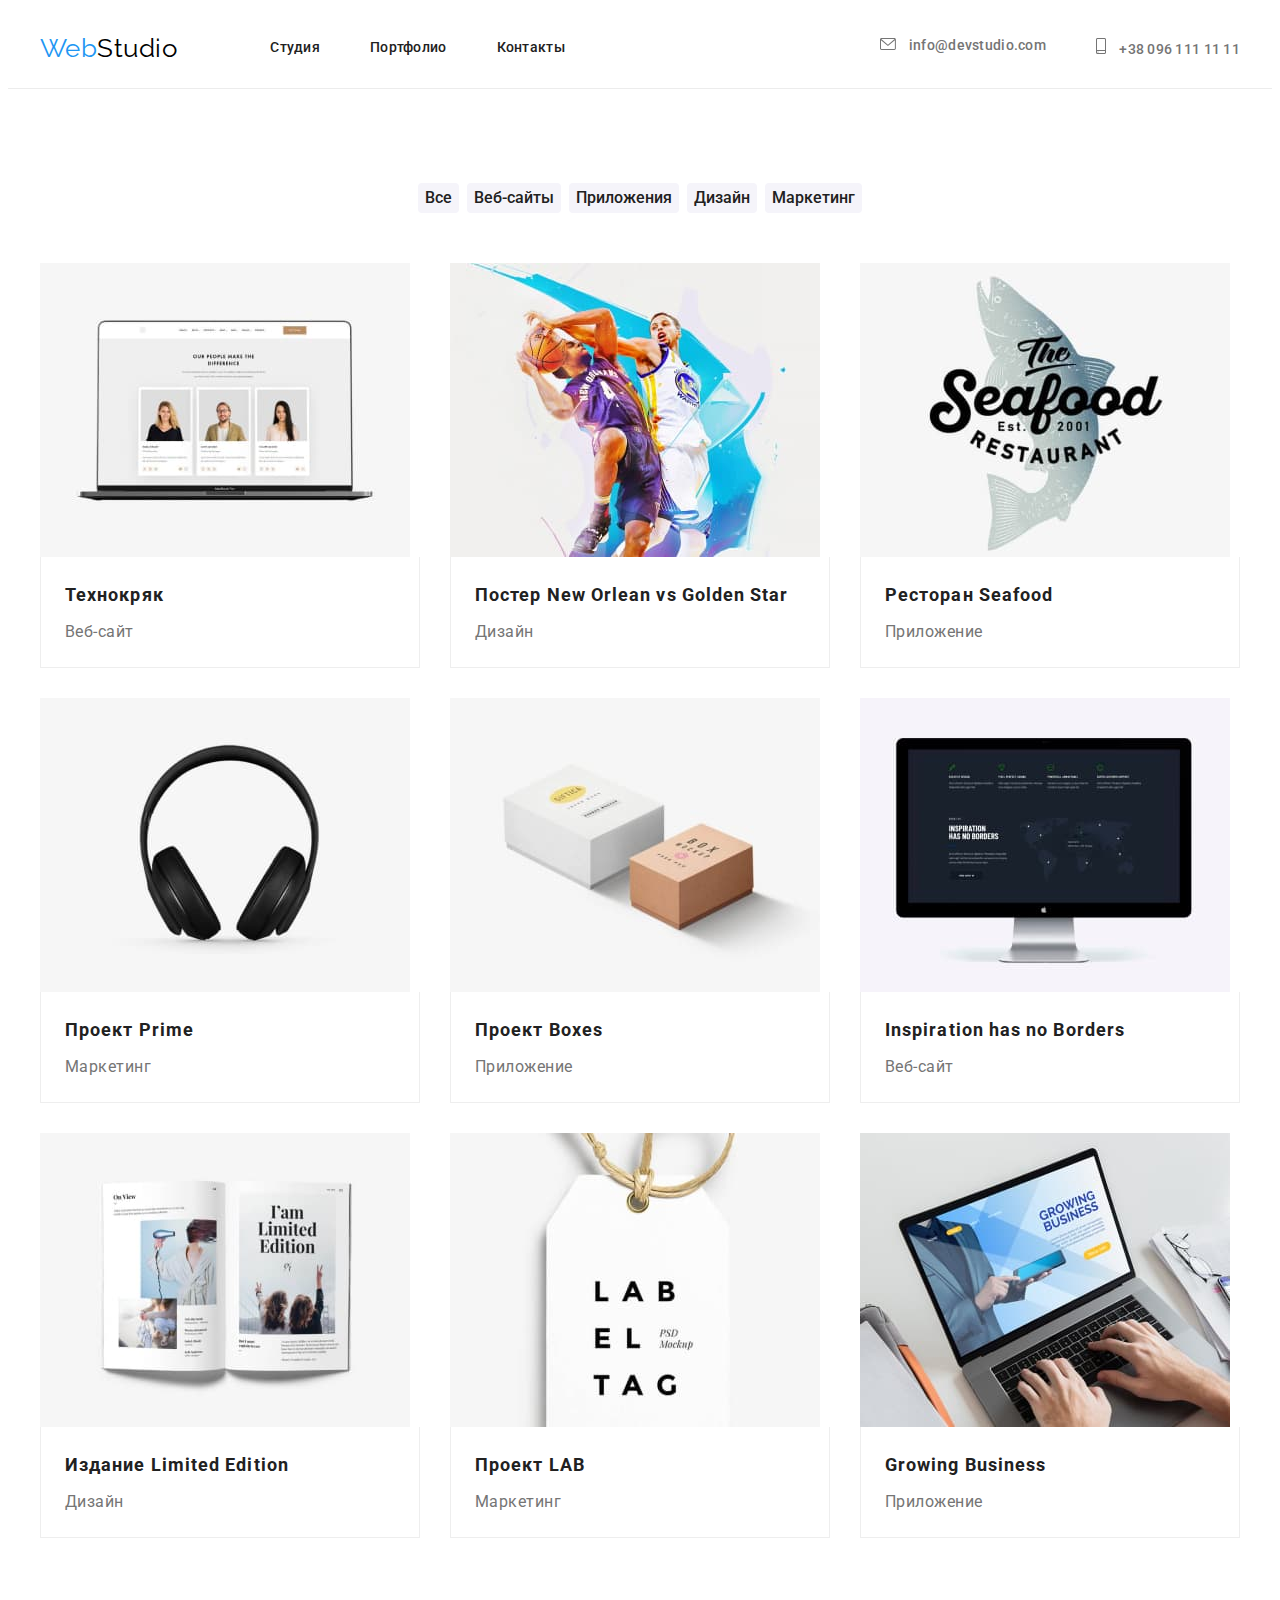
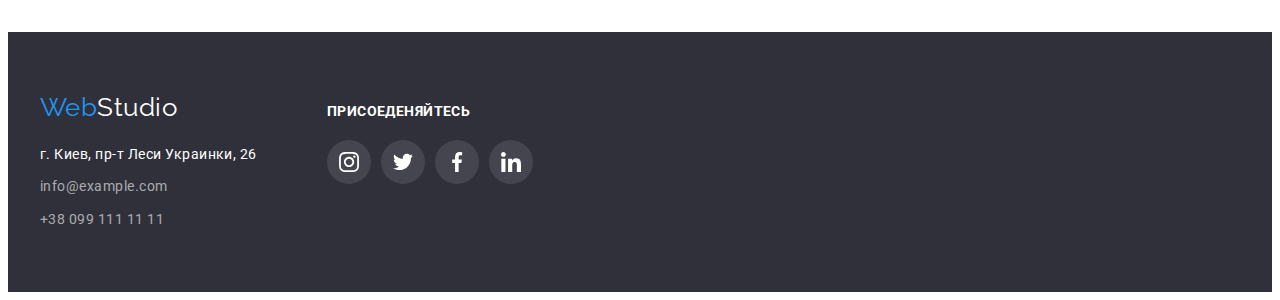
==== commit f241edd0: "footer" ====
--- a/portfolio.html
+++ b/portfolio.html
@@ -169,26 +169,65 @@
     <!-- Футер -->
     <footer class="section footer">
       <div class="container">
-        <a href="" class="logo"
-          >Web<span class="span-logo-footer">Studio</span></a
-        >
-        <address class="footer-adr">
-          <ul class="footer-list list">
-            <li class="footer-list-item">
-              <a href="https://goo.gl/maps/ig4sHkHrLvTvoZ76A" class="address"
-                >г. Киев, пр-т Леси Украинки, 26</a
-              >
-            </li>
-            <li class="footer-list-item">
-              <a href="mailto:info@example.com" class="link"
-                >info@example.com</a
-              >
-            </li>
-            <li class="footer-list-item">
-              <a href="tel:+380991111111" class="link">+38 099 111 11 11</a>
-            </li>
-          </ul>
-        </address>
+        <div class="container-footer">
+          <div class="container-address">
+            <a href="" class="logo"
+              >Web<span class="span-logo-footer">Studio</span></a
+            >
+            <address class="footer-adr">
+              <ul class="footer-list list">
+                <li class="footer-list-item">
+                  <a
+                    href="https://goo.gl/maps/ig4sHkHrLvTvoZ76A"
+                    class="address"
+                    >г. Киев, пр-т Леси Украинки, 26</a
+                  >
+                </li>
+                <li class="footer-list-item">
+                  <a href="mailto:info@example.com" class="link"
+                    >info@example.com</a
+                  >
+                </li>
+                <li class="footer-list-item">
+                  <a href="tel:+380991111111" class="link">+38 099 111 11 11</a>
+                </li>
+              </ul>
+            </address>
+          </div>
+          <div class="join">
+            <h2 class="join-soc-title">ПРИСОЕДЕНЯЙТЕСЬ</h2>
+            <ul class="join-soc-list list">
+              <li class="join-soc-item">
+                <a href="" class="join-soc-link"
+                  ><svg class="team-list-icon" width="20" height="20">
+                    <use href="./Image/symbol-defs.svg#icon-instagram"></use>
+                  </svg>
+                </a>
+              </li>
+              <li class="join-soc-item">
+                <a href="" class="join-soc-link"
+                  ><svg class="team-list-icon" width="20" height="20">
+                    <use href="./Image/symbol-defs.svg#icon-twitter"></use>
+                  </svg>
+                </a>
+              </li>
+              <li class="join-soc-item">
+                <a href="" class="join-soc-link"
+                  ><svg class="team-list-icon" width="20" height="20">
+                    <use href="./Image/symbol-defs.svg#icon-facebook"></use>
+                  </svg>
+                </a>
+              </li>
+              <li class="join-soc-item">
+                <a href="" class="join-soc-link"
+                  ><svg class="team-list-icon" width="20" height="20">
+                    <use href="./Image/symbol-defs.svg#icon-linkedin"></use>
+                  </svg>
+                </a>
+              </li>
+            </ul>
+          </div>
+        </div>
       </div>
     </footer>
   </body>
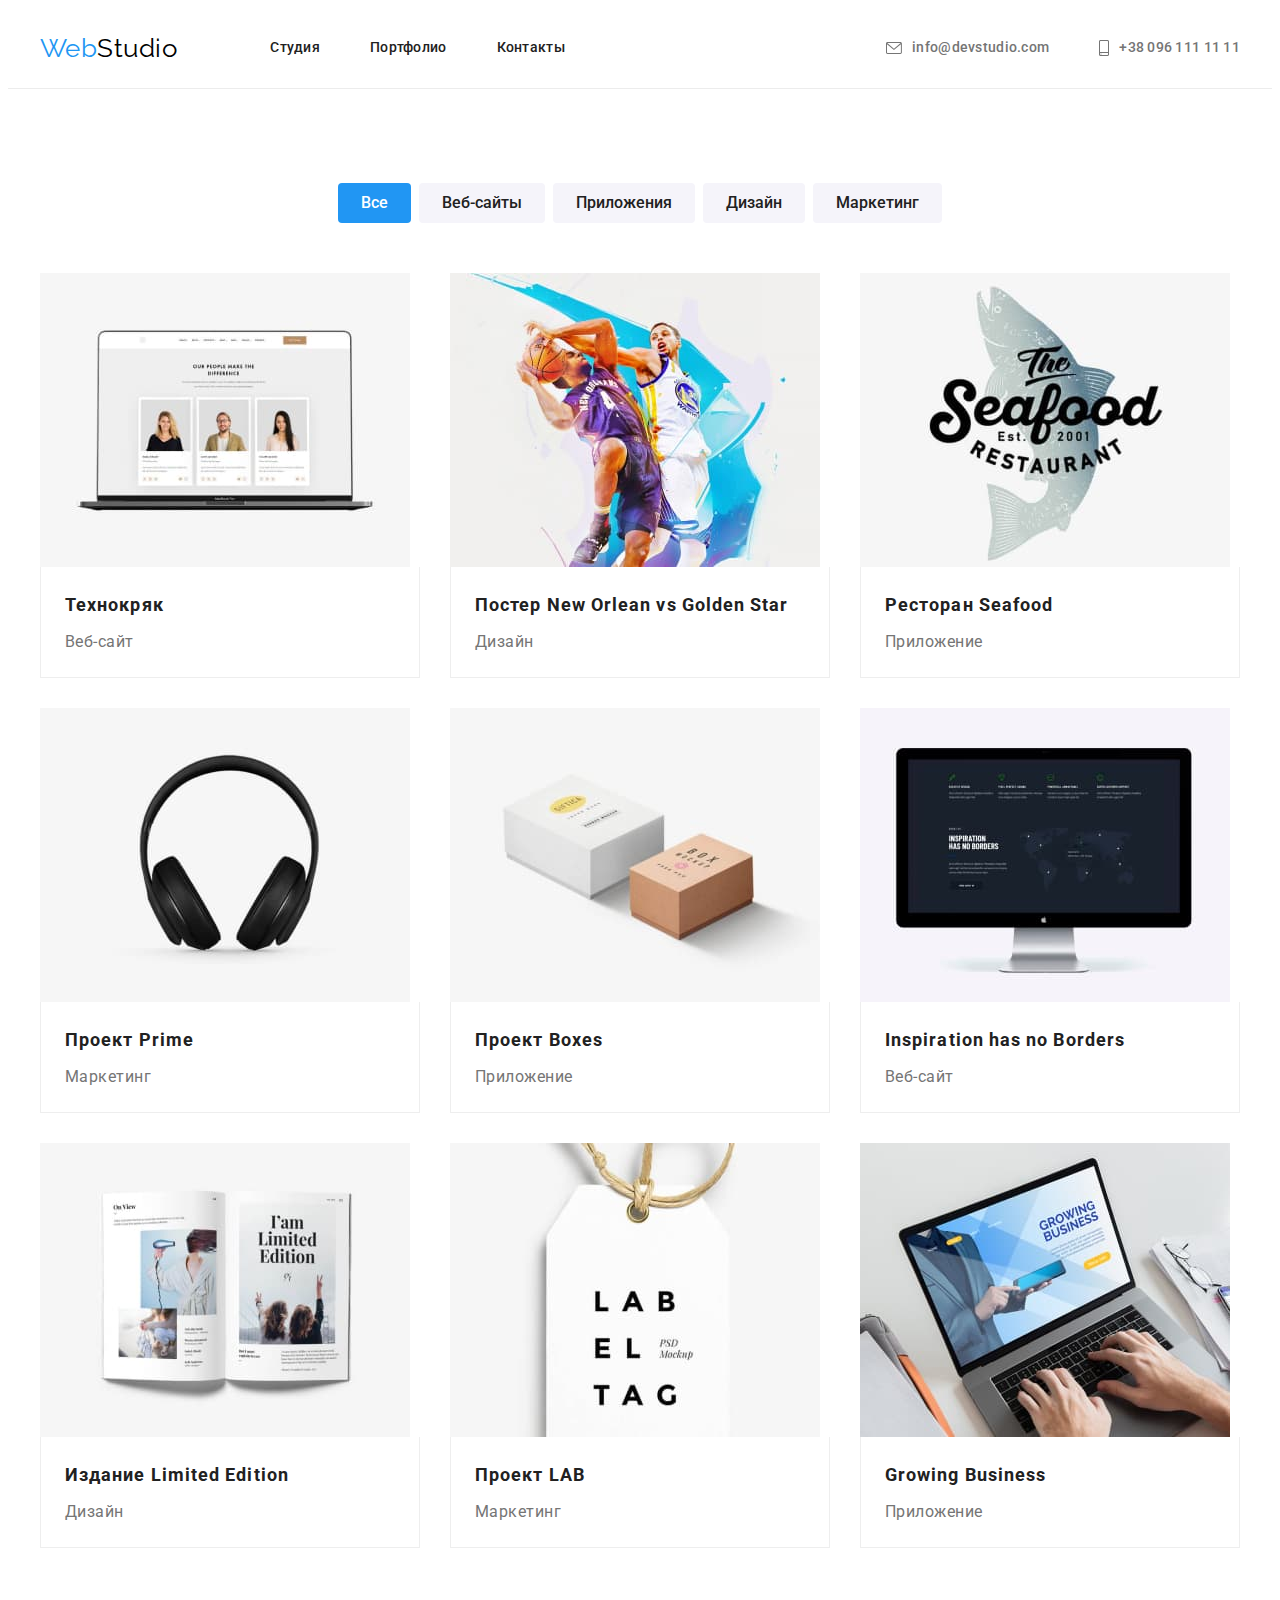
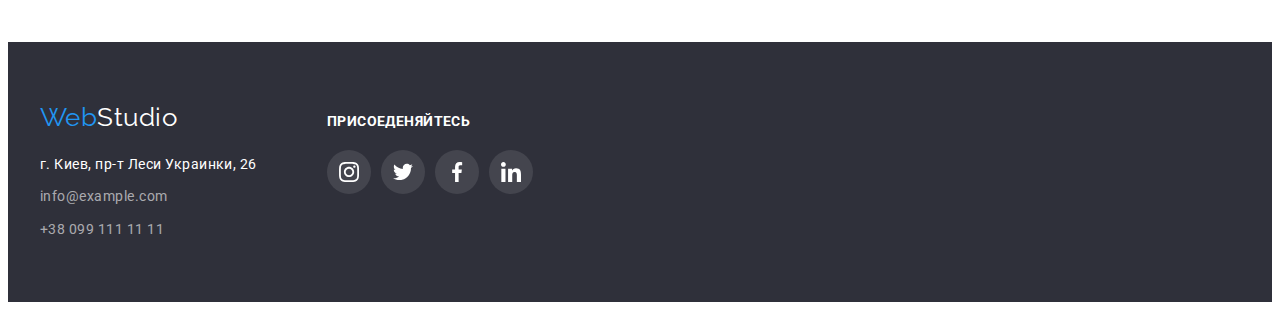
==== commit 931f700c: "Исправление ДЗ" ====
--- a/portfolio.html
+++ b/portfolio.html
@@ -62,19 +62,29 @@
           <h1 class="visually-hidden">Скрытый заголовок</h1>
           <ul class="filters-list list">
             <li class="filters-list-item">
-              <button type="button" class="filters-btn">Все</button>
-            </li>
-            <li class="filters-list-item">
-              <button type="button" class="filters-btn">Веб-сайты</button>
-            </li>
-            <li class="filters-list-item">
-              <button type="button" class="filters-btn">Приложения</button>
-            </li>
-            <li class="filters-list-item">
-              <button type="button" class="filters-btn">Дизайн</button>
-            </li>
-            <li class="filters-list-item">
-              <button type="button" class="filters-btn">Маркетинг</button>
+              <button type="button" class="filters-btn current secondary">
+                Все
+              </button>
+            </li>
+            <li class="filters-list-item">
+              <button type="button" class="filters-btn secondary">
+                Веб-сайты
+              </button>
+            </li>
+            <li class="filters-list-item">
+              <button type="button" class="filters-btn secondary">
+                Приложения
+              </button>
+            </li>
+            <li class="filters-list-item">
+              <button type="button" class="filters-btn secondary">
+                Дизайн
+              </button>
+            </li>
+            <li class="filters-list-item">
+              <button type="button" class="filters-btn secondary">
+                Маркетинг
+              </button>
             </li>
           </ul>
 
@@ -83,84 +93,86 @@
               <a href="" class="pictures-link">
                 <img src="./ImageHW2/1.jpg" alt="Веб-сайт" width="370" />
                 <div class="pictures-list-name">
-                <h2 class="pictures-list-title">Технокряк</h2>
-                <p class="pictures-list-text">Веб-сайт</p></a
-              >
-              </div>
+                  <h2 class="pictures-list-title">Технокряк</h2>
+                  <p class="pictures-list-text">Веб-сайт</p>
+                </div>
+              </a>
             </li>
             <li class="pictures-list-item">
               <a href="" class="pictures-link">
                 <img src="./ImageHW2/2.jpg" alt="Постер" width="370" />
                 <div class="pictures-list-name">
-                <h2 class="pictures-list-title">
-                  Постер New Orlean vs Golden Star
-                </h2>
-                <p class="pictures-list-text">Дизайн</p></a
-              >
-              </div>
+                  <h2 class="pictures-list-title">
+                    Постер New Orlean vs Golden Star
+                  </h2>
+                  <p class="pictures-list-text">Дизайн</p>
+                </div>
+              </a>
             </li>
             <li class="pictures-list-item">
               <a href="" class="pictures-link">
                 <img src="./ImageHW2/3.jpg" alt="Ресторан" width="370" />
                 <div class="pictures-list-name">
-                <h2 class="pictures-list-title">Ресторан Seafood</h2>
-                <p class="pictures-list-text">Приложение</p></a
-              >
-              </div>
+                  <h2 class="pictures-list-title">Ресторан Seafood</h2>
+                  <p class="pictures-list-text">Приложение</p>
+                </div>
+              </a>
             </li>
             <li class="pictures-list-item">
               <a href="" class="pictures-link">
                 <img src="./ImageHW2/4.jpg" alt="Наушники" width="370" />
                 <div class="pictures-list-name">
-                <h2 class="pictures-list-title">Проект Prime</h2>
-                <p class="pictures-list-text">Маркетинг</p></a
-              >
-              </div>
+                  <h2 class="pictures-list-title">Проект Prime</h2>
+                  <p class="pictures-list-text">Маркетинг</p>
+                </div>
+              </a>
             </li>
             <li class="pictures-list-item">
               <a href="" class="pictures-link">
                 <img src="./ImageHW2/5.jpg" alt="Коробки" width="370" />
                 <div class="pictures-list-name">
-                <h2 class="pictures-list-title">Проект Boxes</h2>
-                <p class="pictures-list-text">Приложение</p></a
-              >
-              </div>
+                  <h2 class="pictures-list-title">Проект Boxes</h2>
+                  <p class="pictures-list-text">Приложение</p>
+                </div>
+              </a>
             </li>
             <li class="pictures-list-item">
               <a href="" class="pictures-link">
                 <img src="./ImageHW2/6.jpg" alt="Веб-сайт" width="370" />
                 <div class="pictures-list-name">
-                <h2 class="pictures-list-title">Inspiration has no Borders</h2>
-                <p class="pictures-list-text">Веб-сайт</p></a
-              >
-              </div>
+                  <h2 class="pictures-list-title">
+                    Inspiration has no Borders
+                  </h2>
+                  <p class="pictures-list-text">Веб-сайт</p>
+                </div>
+              </a>
             </li>
             <li class="pictures-list-item">
               <a href="" class="pictures-link">
                 <img src="./ImageHW2/7.jpg" alt="Книга" width="370" />
                 <div class="pictures-list-name">
-                <h3 class="pictures-list-title">Издание Limited Edition</h3>
-                <p class="pictures-list-text">Дизайн</p></a
-              >
-              </div>
+                  <h3 class="pictures-list-title">Издание Limited Edition</h3>
+                  <p class="pictures-list-text">Дизайн</p>
+                </div>
+              </a>
             </li>
             <li class="pictures-list-item">
               <a href="" class="pictures-link">
                 <img src="./ImageHW2/8.jpg" alt="Этикетка" width="370" />
                 <div class="pictures-list-name">
-                <h2 class="pictures-list-title">Проект LAB</h2>
-                <p class="pictures-list-text">Маркетинг</p></a
-              >
-              </div>
+                  <h2 class="pictures-list-title">Проект LAB</h2>
+                  <p class="pictures-list-text">Маркетинг</p>
+                </div>
+              </a>
             </li>
             <li class="pictures-list-item">
               <a href="" class="pictures-link">
                 <img src="./ImageHW2/9.jpg" alt="Продукт" width="370" />
                 <div class="pictures-list-name">
-                <h2 class="pictures-list-title">Growing Business</h2>
-                <p class="pictures-list-text">Приложение</p></a
-              >
-              </div>
+                  <h2 class="pictures-list-title">Growing Business</h2>
+                  <p class="pictures-list-text">Приложение</p>
+                </div>
+              </a>
             </li>
           </ul>
         </div>
--- a/CSS/styles.css
+++ b/CSS/styles.css
@@ -134,13 +134,13 @@
   color: var(--accent-color);
 }
 
+.item-nav .link {
+  display: flex;
+  align-items: center;
+}
 .link-nav {
   margin-right: 10px;
-  fill: var(--secondary-text-color);
-}
-
-.link-nav:hover {
-  fill: var(--accent-color);
+  fill: currentColor;
 }
 
 .contacts {
@@ -250,10 +250,9 @@
   width: 270px;
 }
 
-.features-list-item::before {
+.features-list-item {
   background-color: var(--bcg-team-color);
   display: inline-block;
-  content: '';
   width: 270px;
   height: 120px;
   margin-bottom: 30px;
@@ -262,18 +261,7 @@
   background-position: center;
   /* outline: 2px solid tomato; */
 }
-.icon-antenna::before {
-  background-image: url(../Image/antenna.png);
-}
-.icon-vector::before {
-  background-image: url(../Image/clock\ 1.png);
-}
-.icon-diagram::before {
-  background-image: url(../Image/diagram\ 1.png);
-}
-.icon-astronaut::before {
-  background-image: url(../Image/astronaut\ 1.png);
-}
+
 .features-list-text {
   color: var(--secondary-text-color);
   font-size: 14px;
@@ -286,9 +274,19 @@
   /* outline: 2px solid tomato; */
 }
 
+.features-icon {
+  display: flex;
+  padding: 0;
+  margin: 0 0 30px 0;
+  height: 120px;
+  background-color: var(--bcg-team-color);
+  justify-content: center;
+  align-items: center;
+}
+
 /* Чем мы занимаемся */
 .work {
-  padding-top: 0;
+  padding-top: 94px;
   /* outline: 2px solid tomato; */
 }
 .work-title {
@@ -312,9 +310,6 @@
 /* Наша команда */
 .team {
   background-color: var(--bcg-team-color);
-  max-width: 1600px;
-  margin-left: auto;
-  margin-right: auto;
   /* outline: 2px solid tomato; */
 }
 
@@ -366,13 +361,18 @@
 .team-list-soc {
   display: flex;
   justify-content: center;
+  margin-top: 16px;
+}
+
+.team-icon:not(:last-child) {
+  margin-right: 10px;
 }
 
 .team-list-item {
   margin-left: 10px;
-  box-shadow: none;
+  box-shadow: 0px 1px 3px rgba(0, 0, 0, 0.12), 0px 1px 1px rgba(0, 0, 0, 0.14),
+    0px 2px 1px rgba(0, 0, 0, 0.2);
   border-radius: 0px 0px 4px 4px;
-  background: #ffffff;
 }
 .team-list-link {
   width: 44px;
@@ -535,6 +535,7 @@
   background-color: var(--bcg-team-color);
   color: var(--primary-text-color);
   cursor: pointer;
+  padding: 6px 22px;
   font-weight: 500;
   font-size: 16px;
   line-height: 1.62;
@@ -542,12 +543,19 @@
   border-radius: 4px;
   border: 1px solid transparent;
   /* outline: 2px solid tomato; */
+}
+.filters-list .current {
+  background-color: var(--accent-color);
+  color: var(--icon-bgc);
+  cursor: pointer;
 }
 
 .filters-btn:hover,
 .filters-btn:focus {
   background-color: var(--accent-color);
   color: var(--bcg-team-color);
+  box-shadow: 0px 1px 1px rgba(0, 0, 0, 0.12), 0px 4px 4px rgba(0, 0, 0, 0.06),
+    1px 4px 6px rgba(0, 0, 0, 0.16);
 }
 
 /* Портфолио Картинки */
@@ -599,9 +607,6 @@
 }
 .pictures-list .pictures-link:hover,
 .pictures-list .pictures-link:focus {
-  cursor: pointer;
-  background: #ffffff;
-  border: 1px solid #eeeeee;
   box-shadow: 0px 1px 1px rgba(0, 0, 0, 0.12), 0px 4px 4px rgba(0, 0, 0, 0.06),
     1px 4px 6px rgba(0, 0, 0, 0.16);
 }
--- a/CSS/styles.css
+++ b/CSS/styles.css
@@ -134,13 +134,13 @@
   color: var(--accent-color);
 }
 
+.item-nav .link {
+  display: flex;
+  align-items: center;
+}
 .link-nav {
   margin-right: 10px;
-  fill: var(--secondary-text-color);
-}
-
-.link-nav:hover {
-  fill: var(--accent-color);
+  fill: currentColor;
 }
 
 .contacts {
@@ -250,10 +250,9 @@
   width: 270px;
 }
 
-.features-list-item::before {
+.features-list-item {
   background-color: var(--bcg-team-color);
   display: inline-block;
-  content: '';
   width: 270px;
   height: 120px;
   margin-bottom: 30px;
@@ -262,18 +261,7 @@
   background-position: center;
   /* outline: 2px solid tomato; */
 }
-.icon-antenna::before {
-  background-image: url(../Image/antenna.png);
-}
-.icon-vector::before {
-  background-image: url(../Image/clock\ 1.png);
-}
-.icon-diagram::before {
-  background-image: url(../Image/diagram\ 1.png);
-}
-.icon-astronaut::before {
-  background-image: url(../Image/astronaut\ 1.png);
-}
+
 .features-list-text {
   color: var(--secondary-text-color);
   font-size: 14px;
@@ -286,9 +274,19 @@
   /* outline: 2px solid tomato; */
 }
 
+.features-icon {
+  display: flex;
+  padding: 0;
+  margin: 0 0 30px 0;
+  height: 120px;
+  background-color: var(--bcg-team-color);
+  justify-content: center;
+  align-items: center;
+}
+
 /* Чем мы занимаемся */
 .work {
-  padding-top: 0;
+  padding-top: 94px;
   /* outline: 2px solid tomato; */
 }
 .work-title {
@@ -312,9 +310,6 @@
 /* Наша команда */
 .team {
   background-color: var(--bcg-team-color);
-  max-width: 1600px;
-  margin-left: auto;
-  margin-right: auto;
   /* outline: 2px solid tomato; */
 }
 
@@ -366,13 +361,18 @@
 .team-list-soc {
   display: flex;
   justify-content: center;
+  margin-top: 16px;
+}
+
+.team-icon:not(:last-child) {
+  margin-right: 10px;
 }
 
 .team-list-item {
   margin-left: 10px;
-  box-shadow: none;
+  box-shadow: 0px 1px 3px rgba(0, 0, 0, 0.12), 0px 1px 1px rgba(0, 0, 0, 0.14),
+    0px 2px 1px rgba(0, 0, 0, 0.2);
   border-radius: 0px 0px 4px 4px;
-  background: #ffffff;
 }
 .team-list-link {
   width: 44px;
@@ -535,6 +535,7 @@
   background-color: var(--bcg-team-color);
   color: var(--primary-text-color);
   cursor: pointer;
+  padding: 6px 22px;
   font-weight: 500;
   font-size: 16px;
   line-height: 1.62;
@@ -542,12 +543,19 @@
   border-radius: 4px;
   border: 1px solid transparent;
   /* outline: 2px solid tomato; */
+}
+.filters-list .current {
+  background-color: var(--accent-color);
+  color: var(--icon-bgc);
+  cursor: pointer;
 }
 
 .filters-btn:hover,
 .filters-btn:focus {
   background-color: var(--accent-color);
   color: var(--bcg-team-color);
+  box-shadow: 0px 1px 1px rgba(0, 0, 0, 0.12), 0px 4px 4px rgba(0, 0, 0, 0.06),
+    1px 4px 6px rgba(0, 0, 0, 0.16);
 }
 
 /* Портфолио Картинки */
@@ -599,9 +607,6 @@
 }
 .pictures-list .pictures-link:hover,
 .pictures-list .pictures-link:focus {
-  cursor: pointer;
-  background: #ffffff;
-  border: 1px solid #eeeeee;
   box-shadow: 0px 1px 1px rgba(0, 0, 0, 0.12), 0px 4px 4px rgba(0, 0, 0, 0.06),
     1px 4px 6px rgba(0, 0, 0, 0.16);
 }
